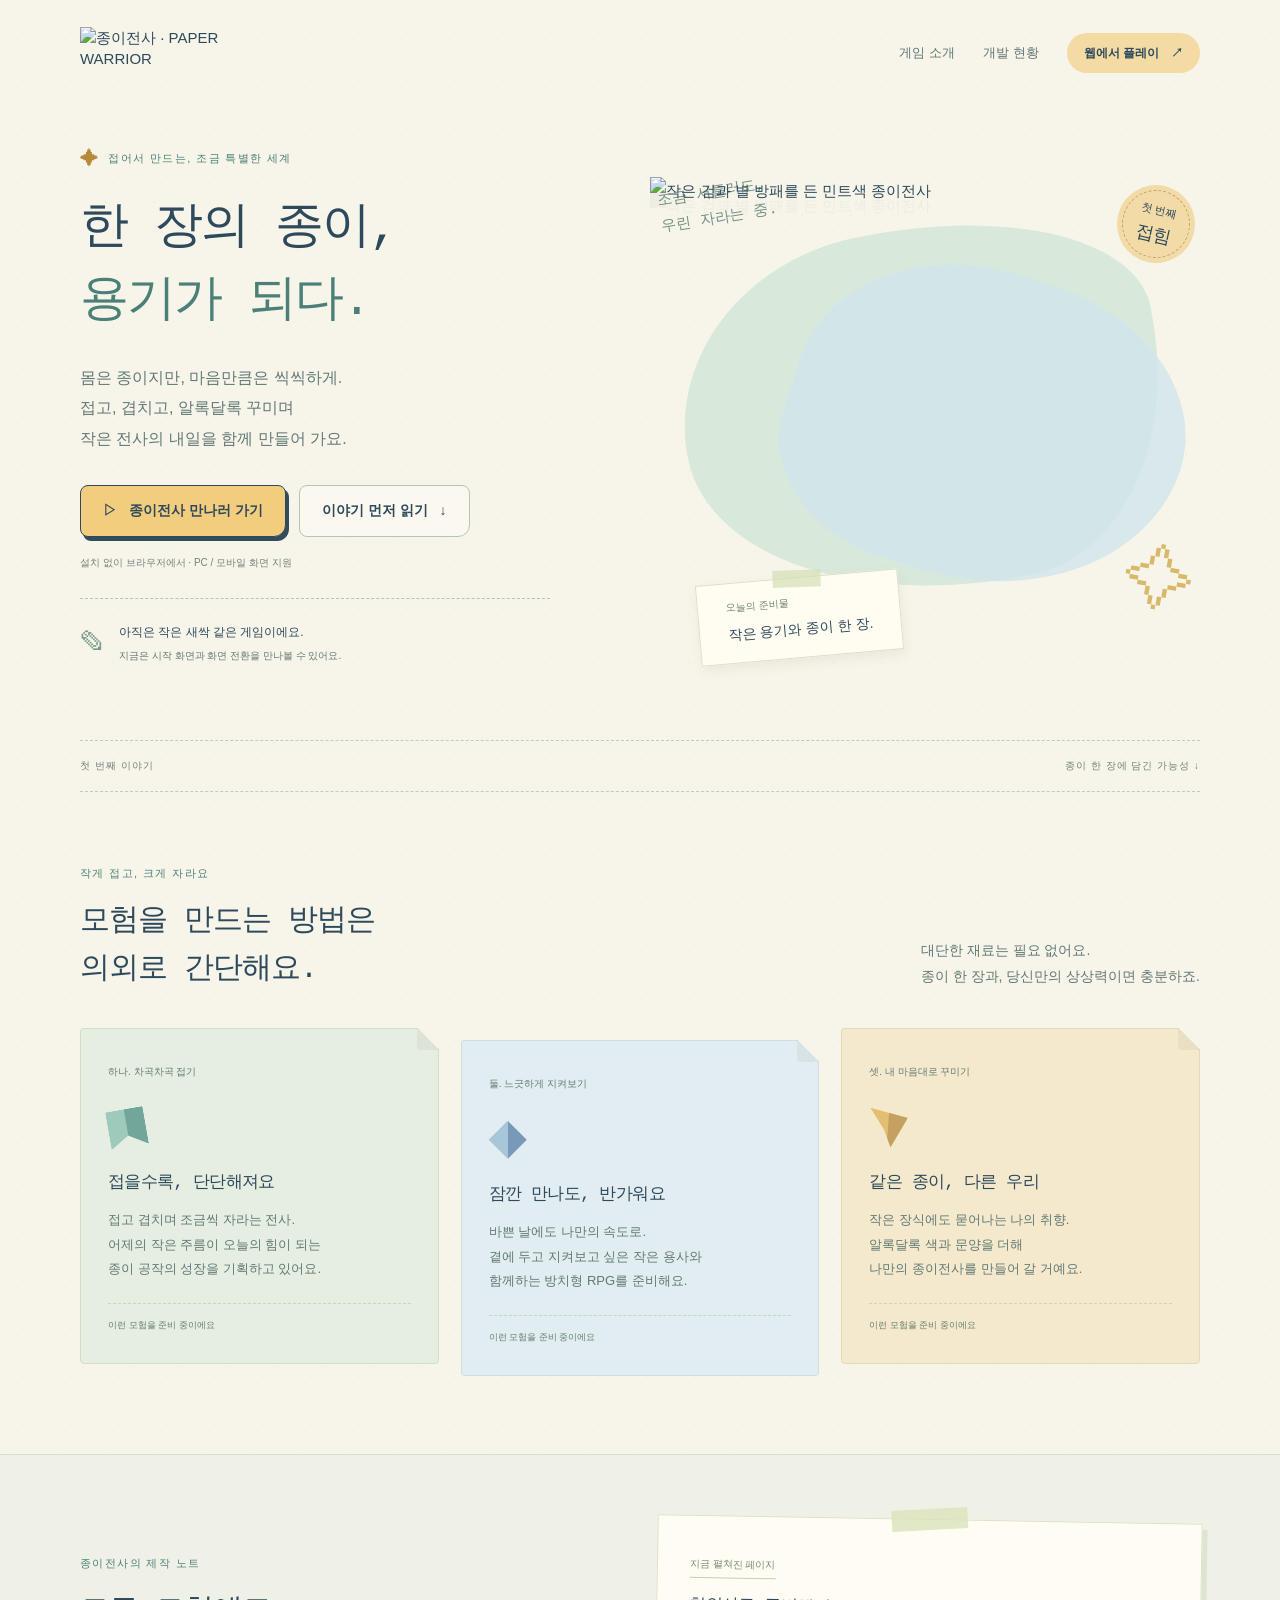
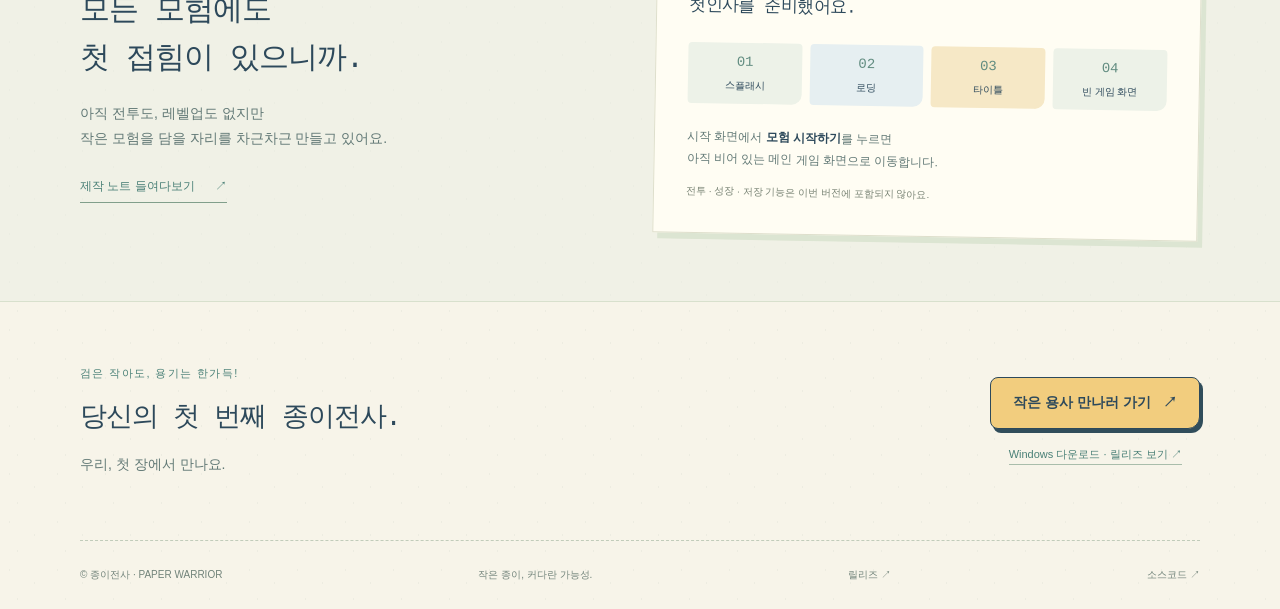
==== web/index.html @ 04c3ef2c "feat: establish Paper Warrior project, branding, website and split releases Co-authored-by: Copilot " ====
<!doctype html>
<html lang="ko">
<head>
  <meta charset="utf-8">
  <meta name="viewport" content="width=device-width, initial-scale=1">
  <meta name="description" content="한 장의 종이에서 시작되는 작은 전사의 커다란 모험. 웹 우선 방치형 RPG, 종이전사.">
  <meta name="theme-color" content="#f7f4e9">
  <title>종이전사 — 작은 종이, 커다란 모험</title>
  <link rel="icon" href="favicon.ico" sizes="any">
  <link rel="icon" href="assets/favicon_32.png" type="image/png" sizes="32x32">
  <link rel="apple-touch-icon" href="assets/apple_touch_icon.png">
  <link rel="stylesheet" href="site.css">
</head>
<body>
  <a class="skip-link" href="#main">본문으로 건너뛰기</a>
  <header class="site-header wrap">
    <a class="brand" href="./" aria-label="종이전사 홈">
      <img class="brand-logo" src="assets/logo_wordmark.png" width="704" height="224" alt="종이전사 · PAPER WARRIOR">
    </a>
    <nav aria-label="주 메뉴">
      <a href="#about">게임 소개</a>
      <a href="#development">개발 현황</a>
      <a class="button button-small button-outline" href="play.html">웹에서 플레이 <span aria-hidden="true">↗</span></a>
    </nav>
  </header>

  <main id="main">
    <section class="hero wrap" aria-labelledby="hero-title">
      <div class="hero-copy">
        <p class="eyebrow"><span class="paper-star" aria-hidden="true">✦</span> 접어서 만드는, 조금 특별한 세계</p>
        <h1 id="hero-title">한 장의 종이,<br><em>용기가 되다.</em></h1>
        <p class="hero-description">몸은 종이지만, 마음만큼은 씩씩하게.<br>접고, 겹치고, 알록달록 꾸미며<br>작은 전사의 내일을 함께 만들어 가요.</p>
        <div class="hero-actions">
          <a class="button button-primary" href="play.html"><span aria-hidden="true">▷</span> 종이전사 만나러 가기</a>
          <a class="button button-outline" href="#about">이야기 먼저 읽기 <span aria-hidden="true">↓</span></a>
        </div>
        <p class="micro-copy">설치 없이 브라우저에서 · PC / 모바일 화면 지원</p>
        <div class="prototype-callout">
          <span class="callout-symbol" aria-hidden="true">✎</span>
          <div><strong>아직은 작은 새싹 같은 게임이에요.</strong><p>지금은 시작 화면과 화면 전환을 만나볼 수 있어요.</p></div>
        </div>
      </div>

      <div class="hero-visual" aria-label="종이전사의 첫 번째 모험">
        <div class="paper-cloud cloud-mint" aria-hidden="true"></div>
        <div class="paper-cloud cloud-blue" aria-hidden="true"></div>
        <span class="hero-handwriting">조금 서툴러도,<br>우린 자라는 중.</span>
        <span class="chapter-sticker">첫 번째<br><strong>접힘</strong></span>
        <img class="hero-art" src="assets/warrior_key_art.svg" width="480" height="420" alt="작은 검과 별 방패를 든 민트색 종이전사" fetchpriority="high">
        <div class="warrior-note"><span>오늘의 준비물</span><strong>작은 용기와 종이 한 장.</strong></div>
        <span class="hero-scribble" aria-hidden="true">✧</span>
      </div>
    </section>

    <div class="chapter-divider wrap" aria-hidden="true"><span>첫 번째 이야기</span><span>종이 한 장에 담긴 가능성 ↓</span></div>

    <section class="section wrap" id="about" aria-labelledby="about-title">
      <div class="section-heading">
        <div><p class="eyebrow">작게 접고, 크게 자라요</p><h2 id="about-title">모험을 만드는 방법은<br>의외로 간단해요.</h2></div>
        <p>대단한 재료는 필요 없어요.<br>종이 한 장과, 당신만의 상상력이면 충분하죠.</p>
      </div>
      <div class="feature-grid">
        <article class="feature-card"><span class="feature-number">하나. 차곡차곡 접기</span><div class="fold-icon fold-one" aria-hidden="true"></div><h3>접을수록, 단단해져요</h3><p>접고 겹치며 조금씩 자라는 전사.<br>어제의 작은 주름이 오늘의 힘이 되는<br>종이 공작의 성장을 기획하고 있어요.</p><span class="planned-label">이런 모험을 준비 중이에요</span></article>
        <article class="feature-card"><span class="feature-number">둘. 느긋하게 지켜보기</span><div class="fold-icon fold-two" aria-hidden="true"></div><h3>잠깐 만나도, 반가워요</h3><p>바쁜 날에도 나만의 속도로.<br>곁에 두고 지켜보고 싶은 작은 용사와<br>함께하는 방치형 RPG를 준비해요.</p><span class="planned-label">이런 모험을 준비 중이에요</span></article>
        <article class="feature-card"><span class="feature-number">셋. 내 마음대로 꾸미기</span><div class="fold-icon fold-three" aria-hidden="true"></div><h3>같은 종이, 다른 우리</h3><p>작은 장식에도 묻어나는 나의 취향.<br>알록달록 색과 문양을 더해<br>나만의 종이전사를 만들어 갈 거예요.</p><span class="planned-label">이런 모험을 준비 중이에요</span></article>
      </div>
    </section>

    <section class="development-section" id="development" aria-labelledby="development-title">
      <div class="wrap development-grid">
        <div><p class="eyebrow">종이전사의 제작 노트</p><h2 id="development-title">모든 모험에도<br>첫 접힘이 있으니까.</h2><p class="muted">아직 전투도, 레벨업도 없지만<br>작은 모험을 담을 자리를 차근차근 만들고 있어요.</p><a class="text-link" href="https://github.com/socra710/paper_warrior">제작 노트 들여다보기 <span aria-hidden="true">↗</span></a></div>
        <div class="development-card">
          <span class="small-tag">지금 펼쳐진 페이지</span>
          <h3>첫인사를 준비했어요.</h3>
          <ol class="screen-flow"><li><span>01</span>스플래시</li><li><span>02</span>로딩</li><li><span>03</span>타이틀</li><li><span>04</span>빈 게임 화면</li></ol>
          <p>시작 화면에서 <strong>모험 시작하기</strong>를 누르면<br>아직 비어 있는 메인 게임 화면으로 이동합니다.</p>
          <p class="development-note">전투 · 성장 · 저장 기능은 이번 버전에 포함되지 않아요.</p>
        </div>
      </div>
    </section>

    <section class="closing wrap" aria-labelledby="closing-title">
      <div><p class="eyebrow">검은 작아도, 용기는 한가득!</p><h2 id="closing-title">당신의 첫 번째 종이전사.</h2><p class="muted">우리, 첫 장에서 만나요.</p></div>
      <div class="closing-actions"><a class="button button-primary" href="play.html">작은 용사 만나러 가기 <span aria-hidden="true">↗</span></a><a class="download-link" href="https://github.com/socra710/paper_warrior_releases/releases">Windows 다운로드 · 릴리즈 보기 ↗</a></div>
    </section>
  </main>
  <footer class="site-footer wrap"><span>© 종이전사 · PAPER WARRIOR</span><span>작은 종이, 커다란 가능성.</span><a href="https://github.com/socra710/paper_warrior_releases/releases">릴리즈 <span aria-hidden="true">↗</span></a><a href="https://github.com/socra710/paper_warrior">소스코드 <span aria-hidden="true">↗</span></a></footer>
</body>
</html>
---- web/site.css ----
@font-face {
  font-family: Pretendard;
  src: url("assets/Pretendard-Regular.otf") format("opentype");
  font-display: swap;
}

@font-face {
  font-family: Galmuri;
  src: url("assets/Galmuri11-Bold.ttf") format("truetype");
  font-display: swap;
}

:root {
  color-scheme: light;
  --background: #f7f4e9;
  --surface: #fffdf5;
  --line: #cfdbcd;
  --ink: #2d495b;
  --mint: #4a8077;
  --mint-paper: #cce4d8;
  --sky: #d3e6ee;
  --honey: #f2cd7e;
  --muted: #627976;
  --faint: #71837a;
}

* { box-sizing: border-box; }
html { scroll-behavior: smooth; scroll-padding-top: 32px; }
body { margin: 0; background-color: var(--background); background-image: url("data:image/svg+xml,%3Csvg xmlns='http://www.w3.org/2000/svg' width='48' height='48'%3E%3Cpath d='M9 10h1m24 13h1M17 39h1' stroke='%237b9585' stroke-opacity='.16'/%3E%3C/svg%3E"); color: var(--ink); font: 15px/1.8 Pretendard, sans-serif; }
a { color: inherit; text-decoration: none; }
button { font: inherit; }
a, button { -webkit-tap-highlight-color: transparent; }
a:focus-visible, button:focus-visible { outline: 3px solid #477c83; outline-offset: 5px; }
img { display: block; max-width: 100%; }
h1, h2, h3, p { margin: 0; }
h1, h2, .brand strong { font-family: Galmuri, monospace; font-weight: normal; }
em { color: var(--mint); font-style: normal; }
strong { font-weight: 600; }
.wrap { width: min(1120px, calc(100% - 64px)); margin-inline: auto; }
.skip-link { position: absolute; top: -80px; left: 16px; z-index: 20; padding: 8px 16px; background: var(--honey); color: var(--ink); }
.skip-link:focus { top: 8px; }
.site-header { min-height: 106px; display: flex; justify-content: space-between; align-items: center; gap: 24px; }
.brand { display: inline-flex; align-items: center; gap: 11px; line-height: 1.4; }
.brand-logo { width: 166px; height: auto; }
.brand-mark { width: 43px; height: 45px; display: grid; place-items: center; background: #d2e8dd; border-radius: 12px 3px 12px 3px; transform: rotate(-7deg); }
.brand-mark svg { width: 37px; height: 37px; }
.brand strong { display: block; font-size: 22px; letter-spacing: -.5px; }
.brand small { display: block; font-size: 8px; color: var(--muted); letter-spacing: 2px; margin-top: 5px; }
nav { display: flex; align-items: center; gap: 28px; font-size: 13px; color: var(--muted); }
nav a:hover, .text-link:hover, .site-footer a:hover { color: var(--ink); }
.button { display: inline-flex; justify-content: center; align-items: center; gap: 12px; min-height: 52px; padding: 12px 22px; border: 1.5px solid var(--ink); border-radius: 8px 8px 12px 8px; font-size: 14px; font-weight: 600; line-height: 1.5; transition: background .16s, transform .16s; }
.button:hover { transform: translateY(-2px) rotate(-1deg); }
.button-primary { background: var(--honey); color: var(--ink); box-shadow: 3px 4px 0 #314d5b; }
.button-primary:hover { background: #ffdfa0; }
.button-outline { border-color: #b6c4b8; background: #fffdf580; color: var(--ink); }
.button-outline:hover { background: #e7eee0; }
.button-small { min-height: 40px; padding: 9px 16px; font-size: 12px; background: #f4dba4; border-color: transparent; box-shadow: none; border-radius: 24px; }
.hero { min-height: 634px; display: grid; grid-template-columns: 1fr 1.06fr; align-items: center; gap: 52px; padding-block: 36px 68px; }
.eyebrow { color: var(--mint); font-size: 11px; letter-spacing: 1.4px; display: flex; align-items: center; gap: 8px; line-height: 1.8; }
.paper-star { color: #b78a38; font-size: 19px; line-height: 1; }
.status-dot { display: inline-block; flex: 0 0 5px; width: 5px; height: 5px; background: var(--mint); }
h1 { margin-top: 24px; font-size: clamp(35px, 3.8vw, 52px); line-height: 1.5; letter-spacing: -2px; }
.hero-description { margin-top: 24px; color: var(--muted); font-size: 16px; line-height: 1.9; }
.hero-actions { display: flex; gap: 13px; margin-top: 31px; flex-wrap: wrap; }
.micro-copy { color: var(--faint); font-size: 10px; margin-top: 17px; }
.prototype-callout { display: flex; align-items: center; gap: 13px; border-top: 1px dashed #b6c4b6; padding: 18px 0 0; margin-top: 26px; max-width: 470px; }
.callout-symbol { font-size: 26px; color: #799b8b; }
.prototype-callout strong { font-size: 12px; font-weight: 400; }
.prototype-callout p { font-size: 10px; color: var(--muted); margin-top: 3px; }
.hero-visual { position: relative; min-height: 490px; display: flex; align-items: center; justify-content: center; isolation: isolate; }
.paper-cloud { position: absolute; z-index: -1; }
.cloud-mint { width: 88%; height: 73%; top: 14%; left: 6%; background: #d8e9dc; border-radius: 43% 57% 35% 65% / 50% 35% 65% 50%; transform: rotate(-12deg); }
.cloud-blue { width: 72%; height: 62%; top: 23%; right: 3%; background: #d1e5ed; border-radius: 52% 48% 62% 38%; transform: rotate(18deg); opacity: .8; }
.hero-art { position: relative; width: 108%; max-width: 560px; height: auto; filter: drop-shadow(0 15px 0 #708f7910); margin-top: 20px; }
.hero-handwriting { position: absolute; top: 23px; left: 9px; font-family: Galmuri, monospace; font-size: 15px; color: #729184; transform: rotate(-9deg); line-height: 1.7; }
.chapter-sticker { position: absolute; z-index: 1; right: 5px; top: 28px; width: 78px; height: 78px; border-radius: 50%; background: #f3dba7; outline: 1px dashed #bca26f; outline-offset: -6px; display: flex; flex-direction: column; align-items: center; justify-content: center; font-size: 11px; line-height: 1.6; transform: rotate(13deg); }
.chapter-sticker strong { font: 18px Galmuri, monospace; margin-top: 2px; }
.warrior-note { position: absolute; bottom: -1px; left: 48px; background: #fffdf1; padding: 15px 28px; box-shadow: 1px 5px 12px #64705e15; transform: rotate(-5deg); border: 1px solid #e0decb; }
.warrior-note::before { content: ""; position: absolute; top: -8px; left: calc(50% - 24px); width: 48px; height: 17px; background: #d2dfb6b0; transform: rotate(3deg); }
.warrior-note span { display: block; font-size: 10px; color: var(--faint); margin-bottom: 4px; }
.warrior-note strong { font-size: 14px; font-weight: 400; }
.hero-scribble { position: absolute; bottom: 13px; right: 5px; font-size: 70px; color: #d8b869; transform: rotate(10deg); }
.chapter-divider { display: flex; justify-content: space-between; padding-block: 16px; border-block: 1px dashed #c1ccba; color: var(--faint); font-size: 10px; letter-spacing: 1px; }
.section { padding-block: 72px 90px; }
.section-heading { display: flex; justify-content: space-between; align-items: end; gap: 30px; margin-bottom: 35px; }
h2 { font-size: 30px; line-height: 1.6; margin-top: 13px; letter-spacing: -1px; }
.section-heading > p { font-size: 14px; color: var(--muted); padding-bottom: 4px; }
.feature-grid { display: grid; grid-template-columns: repeat(3, 1fr); gap: 22px; }
.feature-card { position: relative; padding: 27px; background: #e5eee0; border: 1px solid #d2decd; border-radius: 3px 22px 4px 4px; }
.feature-card:nth-child(2) { background: #e1edf0; border-color: #cedee3; transform: translateY(12px); }
.feature-card:nth-child(3) { background: #f4e9cc; border-color: #e5d9bb; }
.feature-card::after { content: ""; position: absolute; right: -1px; top: -1px; width: 22px; height: 22px; background: linear-gradient(45deg, #0000000b 50%, var(--background) 51%); border-radius: 0 0 0 4px; }
.feature-number { font-size: 10px; color: var(--muted); }
.fold-icon { width: 38px; height: 38px; margin: 26px 0 22px; background: #9dcabb; clip-path: polygon(0 0, 100% 0, 100% 100%, 50% 70%, 0 100%); box-shadow: inset -19px 0 0 #72a69a; transform: rotate(-10deg); }
.fold-two { background: #a7c7d8; box-shadow: inset -19px 0 0 #7899b8; clip-path: polygon(50% 0, 100% 50%, 50% 100%, 0 50%); transform: rotate(0); }
.fold-three { background: #e4be71; box-shadow: inset -19px 0 0 #c4a061; clip-path: polygon(0 0, 100% 20%, 60% 100%, 40% 55%); transform: rotate(4deg); }
h3 { font-family: Galmuri, monospace; font-size: 17px; font-weight: normal; line-height: 1.6; letter-spacing: -.6px; }
.feature-card p { color: var(--muted); font-size: 13px; line-height: 1.9; margin-top: 12px; }
.planned-label { display: inline-block; font-size: 9px; color: #647d70; border-top: 1px dashed #93ad9460; padding-top: 13px; margin-top: 21px; width: 100%; }
.development-section { padding-block: 64px; background: #eaf0e480; border-block: 1px solid #d8e0cd; }
.development-grid { display: grid; grid-template-columns: 1fr 1.1fr; gap: 80px; align-items: center; }
.muted { color: var(--muted); font-size: 14px; margin-top: 18px; }
.text-link { display: inline-flex; gap: 20px; font-size: 12px; margin-top: 25px; padding-bottom: 4px; border-bottom: 1px solid #819f8b; color: var(--mint); }
.development-card { position: relative; background: #fffdf3; border: 1px solid #dedfcc; padding: 32px; box-shadow: 5px 6px 0 #dce5d2; transform: rotate(1deg); }
.development-card::before { content: ""; position: absolute; width: 76px; height: 21px; top: -11px; left: calc(50% - 38px); background: #d9e3bac9; transform: rotate(-4deg); }
.small-tag { display: inline-block; color: #748a74; font-size: 10px; margin-bottom: 14px; border-bottom: 1px solid #c2d1b3; padding-bottom: 4px; }
.screen-flow { list-style: none; margin: 23px 0; padding: 0; display: grid; grid-template-columns: repeat(4, 1fr); gap: 8px; }
.screen-flow li { font-size: 10px; text-align: center; background: #edf2e8; padding: 11px 3px 9px; border-radius: 4px 4px 10px 4px; }
.screen-flow li:nth-child(2) { background: #e6eff1; }
.screen-flow li:nth-child(3) { background: #f6e8c6; }
.screen-flow span { display: block; font: 14px Galmuri, monospace; color: #618c80; margin-bottom: 7px; }
.development-card p { color: var(--muted); font-size: 12px; }
.development-card p strong { color: var(--ink); }
.development-card .development-note { color: #778273; font-size: 10px; margin-top: 13px; }
.closing { display: flex; justify-content: space-between; gap: 30px; align-items: center; padding-block: 62px; }
.closing h2 { font-size: 27px; }
.closing .muted { margin-top: 12px; }
.closing-actions { display: flex; flex-direction: column; align-items: center; gap: 16px; }
.download-link { color: var(--mint); font-size: 11px; border-bottom: 1px solid #a9bdab; }
.site-footer { display: flex; justify-content: space-between; gap: 20px; border-top: 1px dashed #c1ccba; padding-block: 25px; font-size: 10px; color: var(--faint); }

@media (max-width: 900px) {
  .wrap { width: calc(100% - 40px); }
  .hero { gap: 26px; grid-template-columns: 1.1fr 1fr; min-height: 600px; }
  h1 { font-size: 36px; }
  .hero-description { font-size: 15px; }
  .hero-actions .button { font-size: 12px; padding-inline: 15px; }
  .hero-visual { min-height: 400px; }
  .hero-handwriting { font-size: 12px; top: 18px; }
  .chapter-sticker { width: 62px; height: 62px; right: 0; font-size: 9px; }
  .chapter-sticker strong { font-size: 15px; }
  .warrior-note { left: 12px; bottom: 18px; padding: 12px 20px; }
  .warrior-note strong { font-size: 11px; }
  .hero-scribble { right: -2px; font-size: 50px; bottom: 10px; }
  .section-heading { display: block; }
  .section-heading > p { margin-top: 20px; }
  .feature-card { padding: 21px; }
  .feature-card p { font-size: 12px; }
  .development-grid { gap: 40px; }
}

@media (max-width: 640px) {
  .site-header { min-height: 84px; gap: 12px; }
  .brand { gap: 9px; }
  .brand-logo { width: 140px; }
  .brand strong { font-size: 18px; }
  .brand-mark { width: 36px; height: 39px; }
  .brand-mark svg { width: 31px; height: 31px; }
  .brand small { font-size: 7px; letter-spacing: 1.2px; }
  nav { gap: 0; }
  .site-header nav > a:not(.button) { display: none; }
  .button-small { font-size: 10px; padding-inline: 12px; }
  .hero { display: flex; flex-direction: column; align-items: stretch; padding-block: 33px 28px; gap: 23px; }
  h1 { font-size: clamp(32px, 8.5vw, 46px); letter-spacing: -1.5px; margin-top: 20px; }
  .hero-description { font-size: 15px; margin-top: 20px; }
  .hero-actions { margin-top: 26px; gap: 11px; }
  .hero-actions .button { min-height: 47px; font-size: 12px; padding-inline: 13px; }
  .prototype-callout { margin-top: 25px; padding-top: 15px; }
  .hero-visual { width: 100%; min-height: 380px; max-width: 440px; margin-inline: auto; }
  .hero-art { max-width: 430px; margin-top: 5px; width: 100%; }
  .hero-handwriting { top: 5px; font-size: 12px; }
  .chapter-sticker { top: 8px; right: 7px; }
  .warrior-note { left: 13px; bottom: 12px; }
  .hero-scribble { right: 10px; bottom: 0; }
  .chapter-divider { font-size: 9px; letter-spacing: 0; }
  .section { padding-block: 42px 45px; }
  h2 { font-size: 24px; }
  .section-heading > p { font-size: 13px; }
  .feature-grid { grid-template-columns: 1fr; gap: 15px; }
  .feature-card { padding: 25px; }
  .feature-card:nth-child(2) { transform: none; }
  .fold-icon { margin-block: 24px 20px; }
  .feature-card p { font-size: 14px; }
  .development-section { padding-block: 42px; }
  .development-grid { grid-template-columns: 1fr; gap: 35px; }
  .development-card { padding: 25px 20px; transform: none; }
  .closing { align-items: start; flex-direction: column; padding-block: 42px; }
  .closing h2 { font-size: 23px; }
  .site-footer { flex-wrap: wrap; font-size: 9px; gap: 8px 20px; }
  .site-footer > span:nth-child(2) { display: none; }
}

@media (prefers-reduced-motion: reduce) {
  html { scroll-behavior: auto; }
  .button { transition: none; }
}
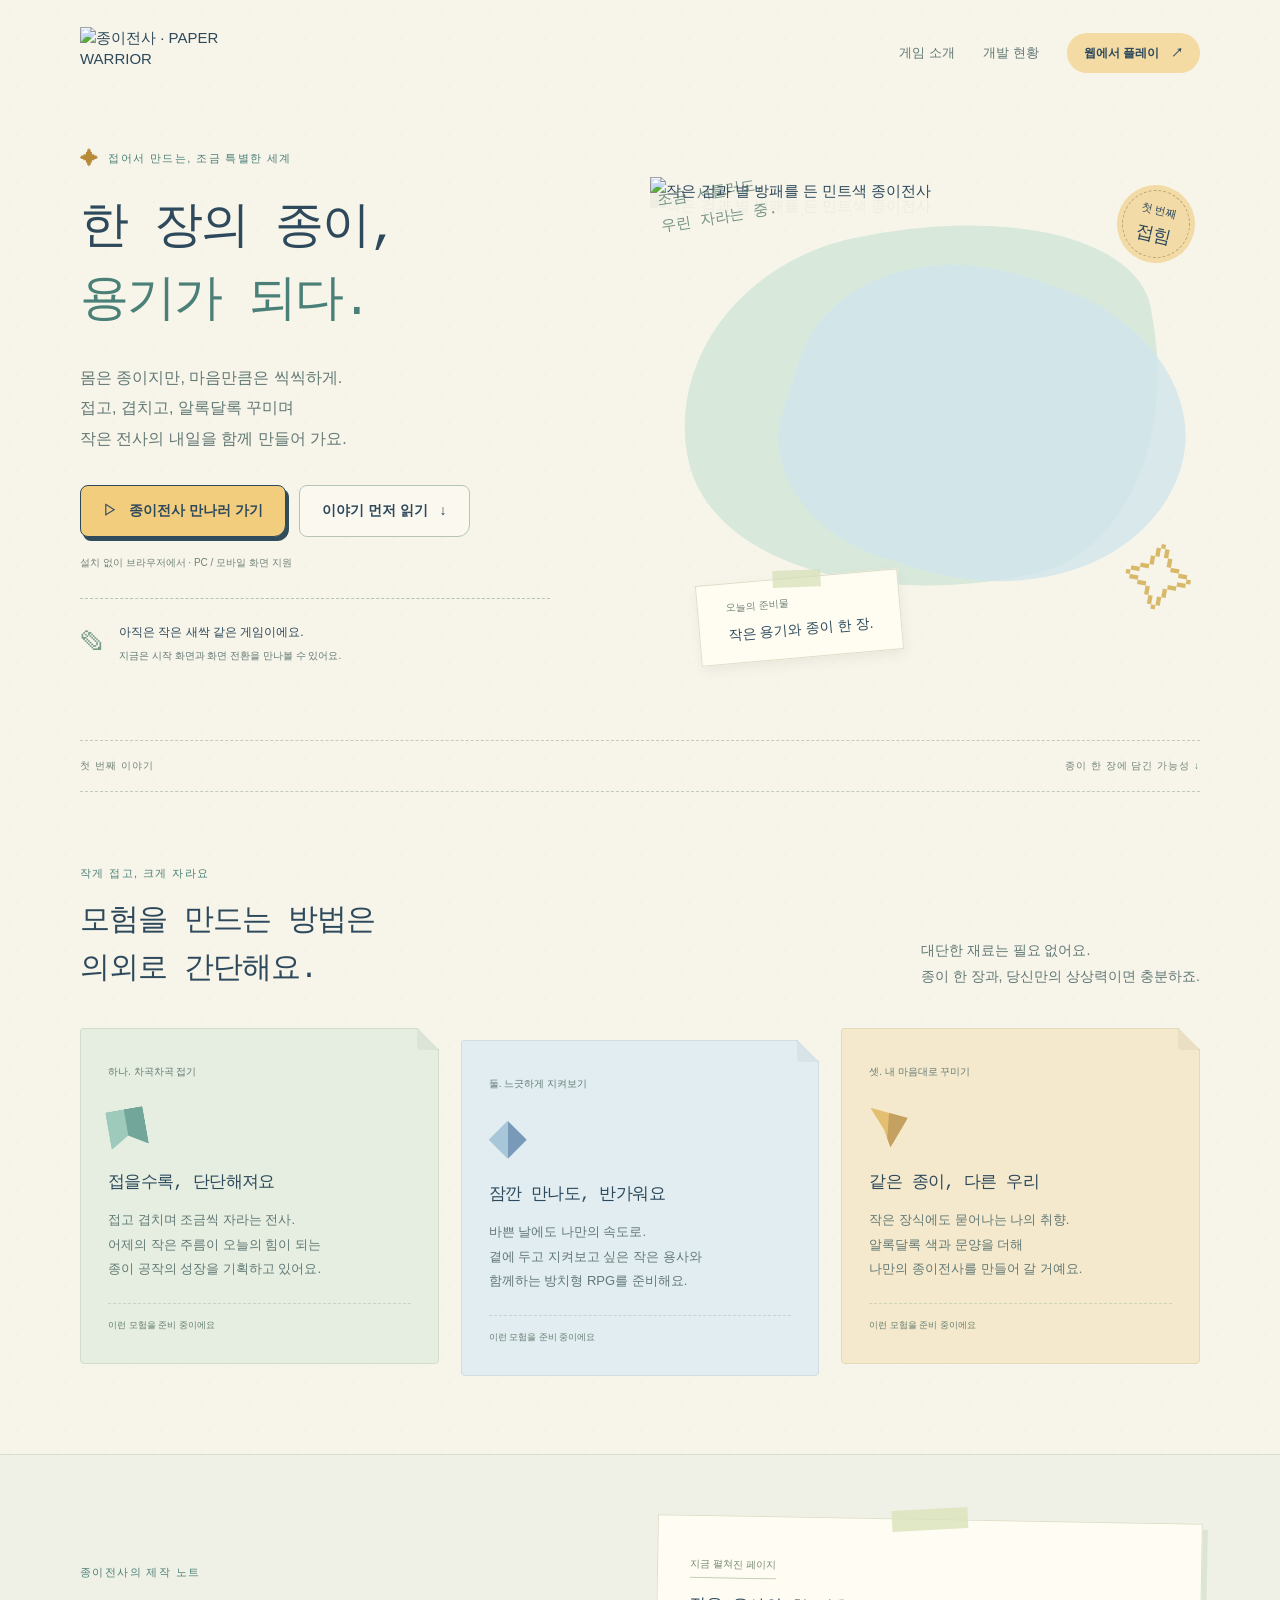
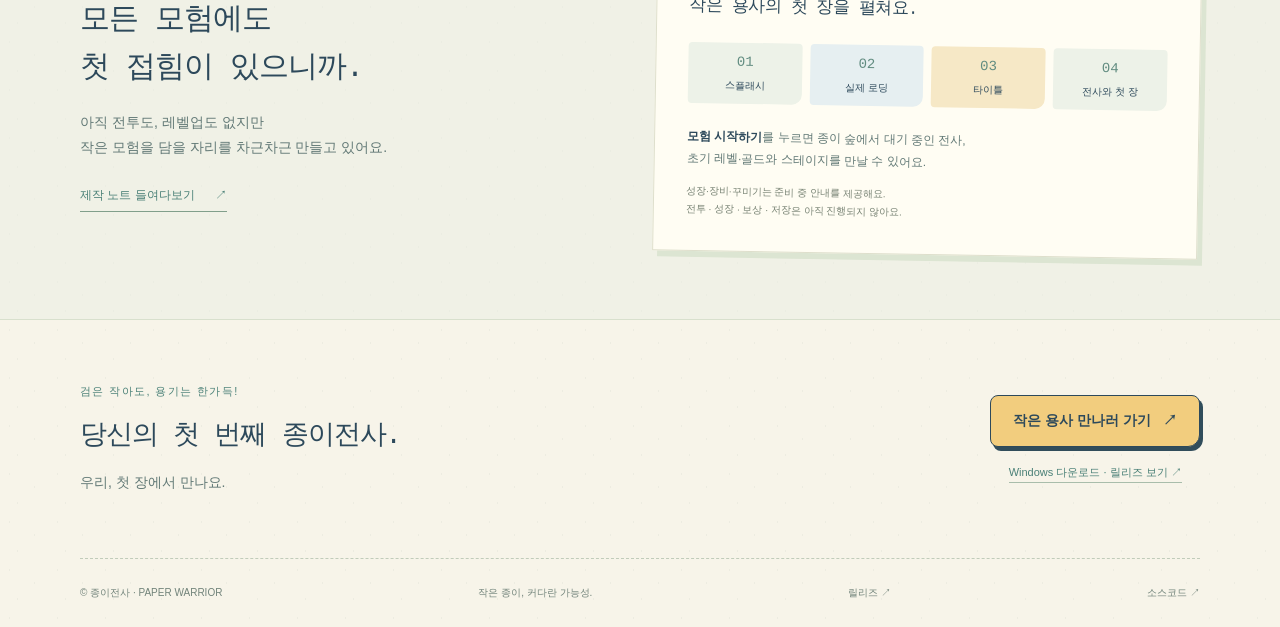
==== commit 27539783: "feat: separate resource loading and introduce the first game preview Co-authored-by: Copilot <223556" ====
--- a/web/index.html
+++ b/web/index.html
@@ -71,10 +71,10 @@
         <div><p class="eyebrow">종이전사의 제작 노트</p><h2 id="development-title">모든 모험에도<br>첫 접힘이 있으니까.</h2><p class="muted">아직 전투도, 레벨업도 없지만<br>작은 모험을 담을 자리를 차근차근 만들고 있어요.</p><a class="text-link" href="https://github.com/socra710/paper_warrior">제작 노트 들여다보기 <span aria-hidden="true">↗</span></a></div>
         <div class="development-card">
           <span class="small-tag">지금 펼쳐진 페이지</span>
-          <h3>첫인사를 준비했어요.</h3>
-          <ol class="screen-flow"><li><span>01</span>스플래시</li><li><span>02</span>로딩</li><li><span>03</span>타이틀</li><li><span>04</span>빈 게임 화면</li></ol>
-          <p>시작 화면에서 <strong>모험 시작하기</strong>를 누르면<br>아직 비어 있는 메인 게임 화면으로 이동합니다.</p>
-          <p class="development-note">전투 · 성장 · 저장 기능은 이번 버전에 포함되지 않아요.</p>
+          <h3>작은 용사의 첫 장을 펼쳐요.</h3>
+          <ol class="screen-flow"><li><span>01</span>스플래시</li><li><span>02</span>실제 로딩</li><li><span>03</span>타이틀</li><li><span>04</span>전사와 첫 장</li></ol>
+          <p><strong>모험 시작하기</strong>를 누르면 종이 숲에서 대기 중인 전사,<br>초기 레벨·골드와 스테이지를 만날 수 있어요.</p>
+          <p class="development-note">성장·장비·꾸미기는 준비 중 안내를 제공해요.<br>전투 · 성장 · 보상 · 저장은 아직 진행되지 않아요.</p>
         </div>
       </div>
     </section>
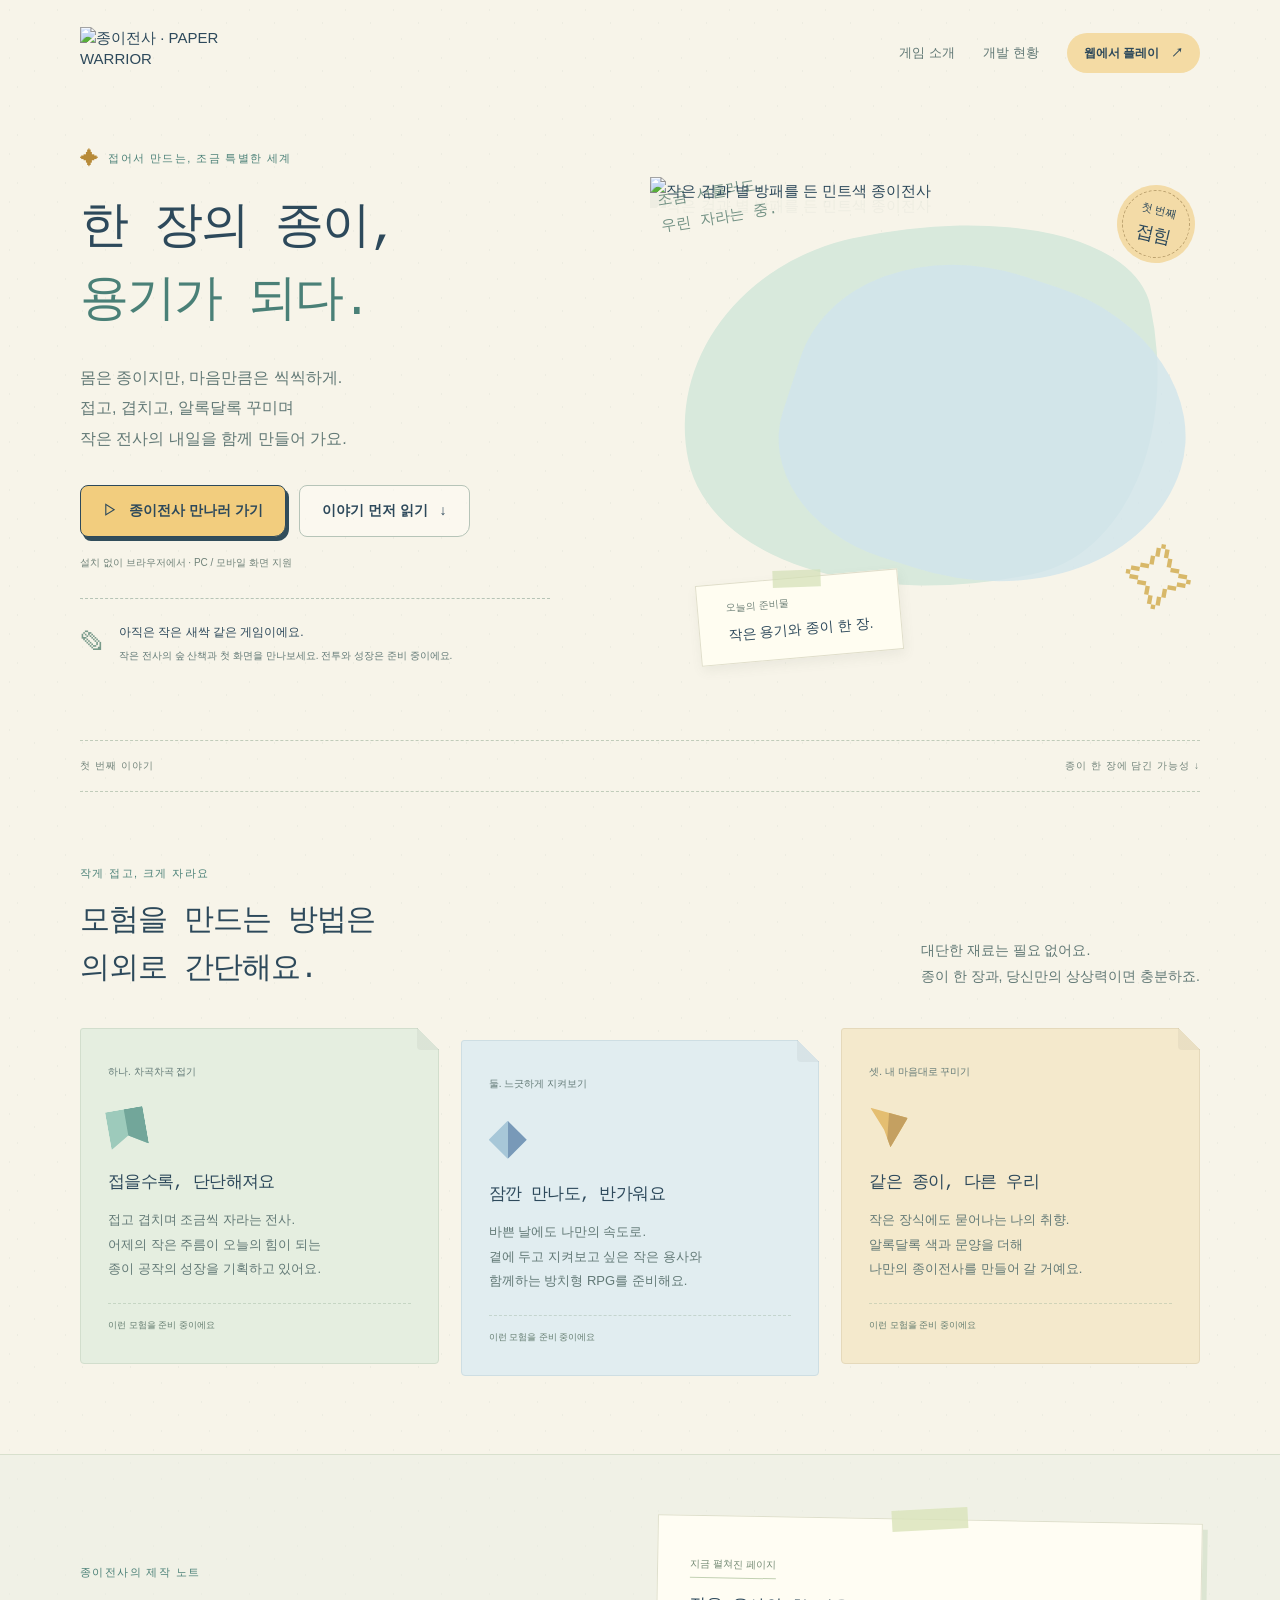
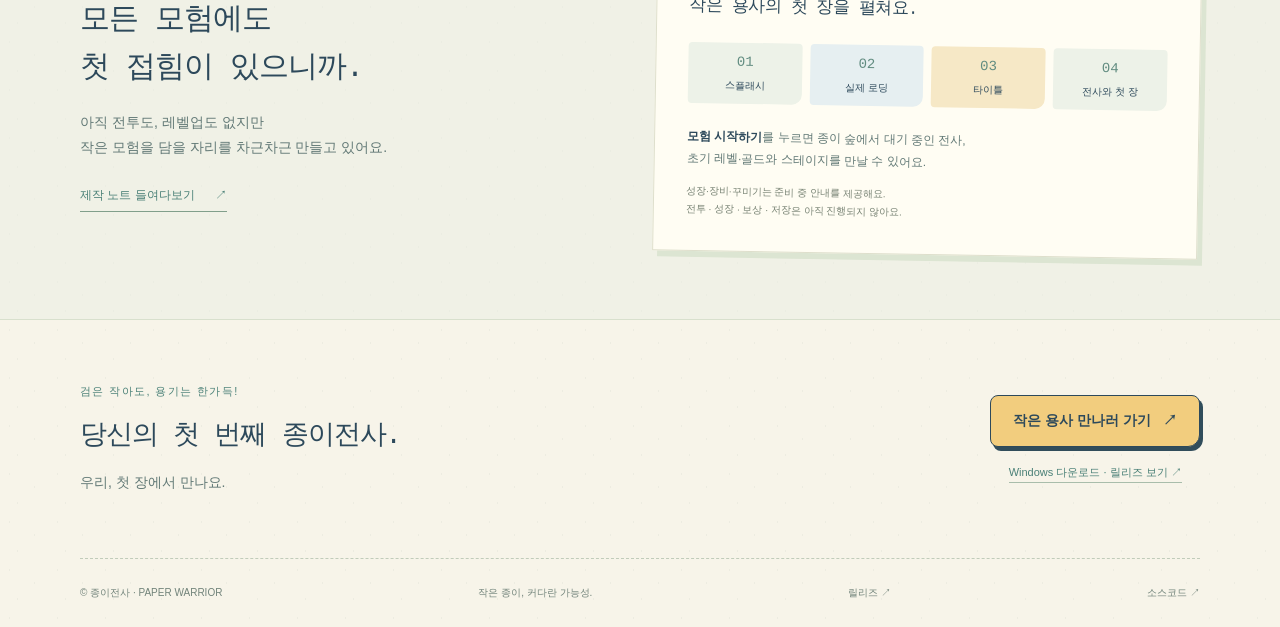
==== commit 319f0d04: "feat: harden startup and add shared-part pixel presentation Co-authored-by: Copilot <223556219+Copil" ====
--- a/web/index.html
+++ b/web/index.html
@@ -37,7 +37,7 @@
         <p class="micro-copy">설치 없이 브라우저에서 · PC / 모바일 화면 지원</p>
         <div class="prototype-callout">
           <span class="callout-symbol" aria-hidden="true">✎</span>
-          <div><strong>아직은 작은 새싹 같은 게임이에요.</strong><p>지금은 시작 화면과 화면 전환을 만나볼 수 있어요.</p></div>
+          <div><strong>아직은 작은 새싹 같은 게임이에요.</strong><p>작은 전사의 숲 산책과 첫 화면을 만나보세요. 전투와 성장은 준비 중이에요.</p></div>
         </div>
       </div>
 
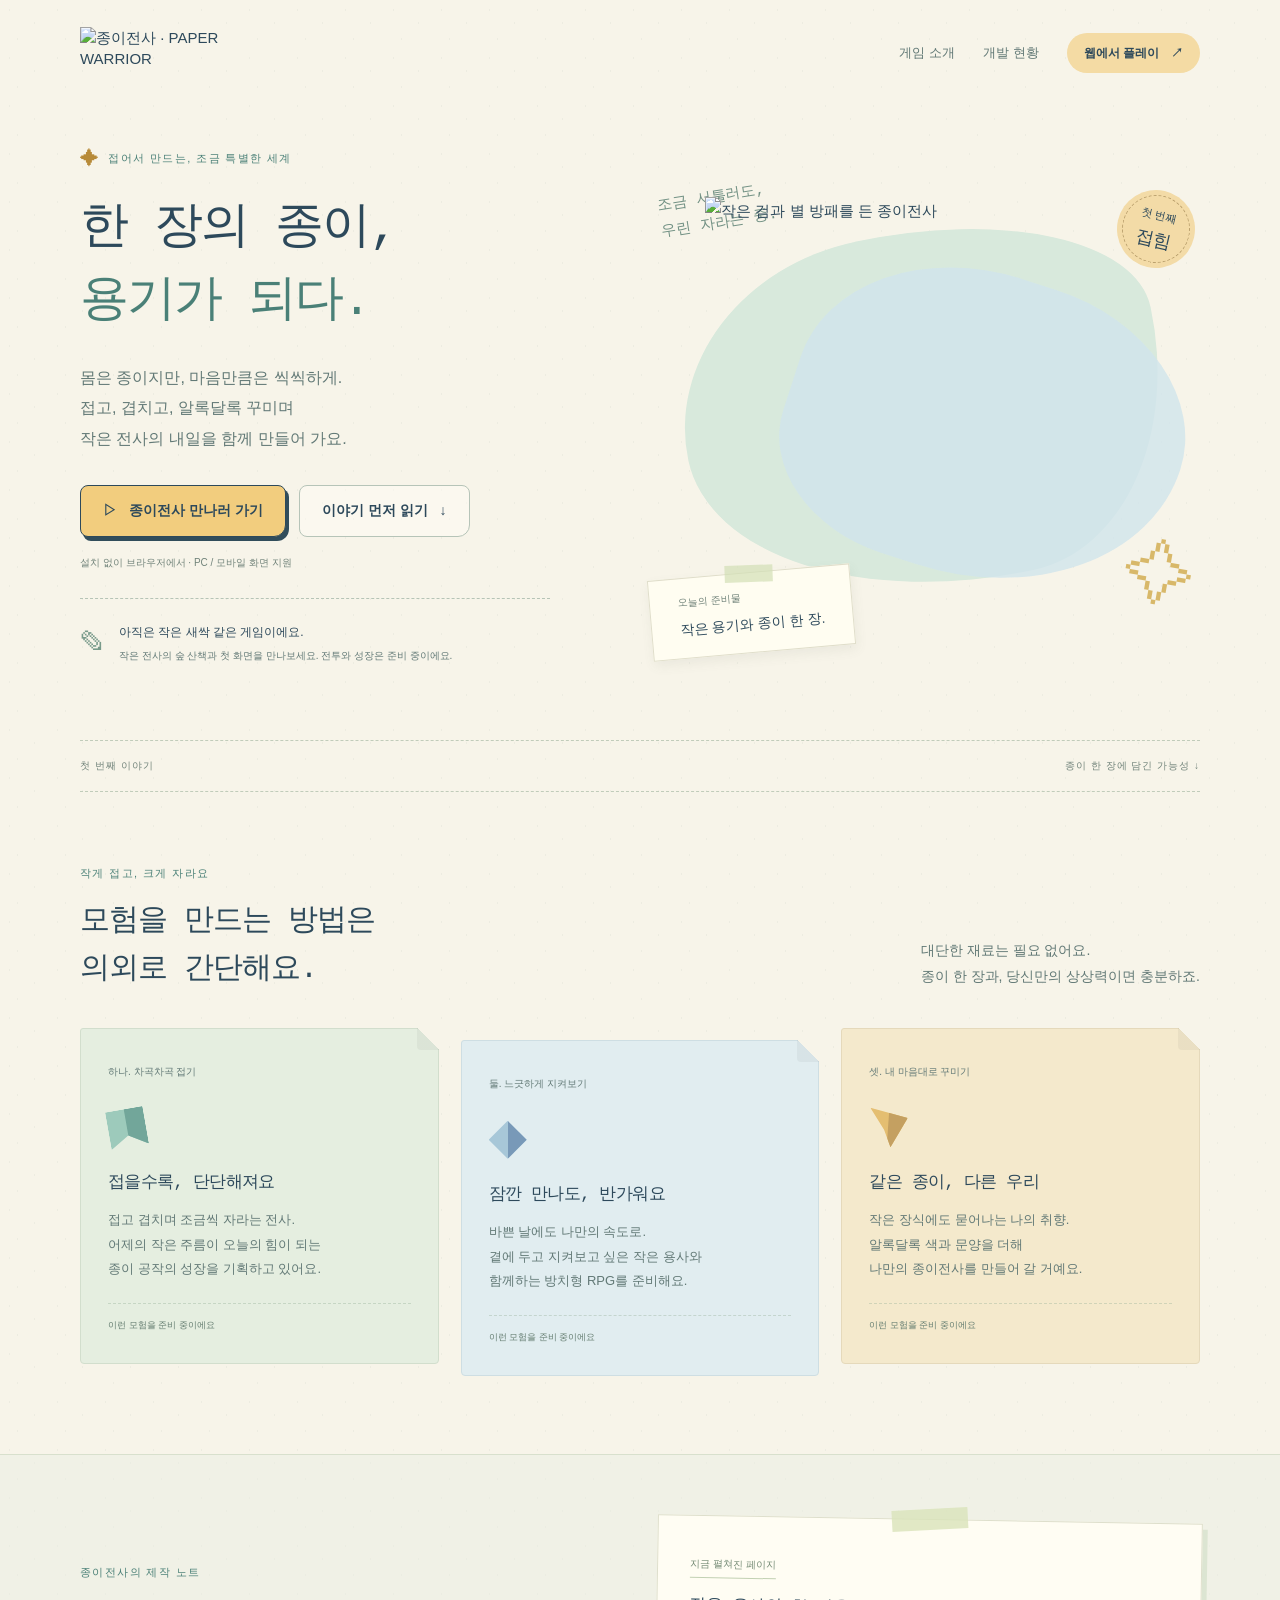
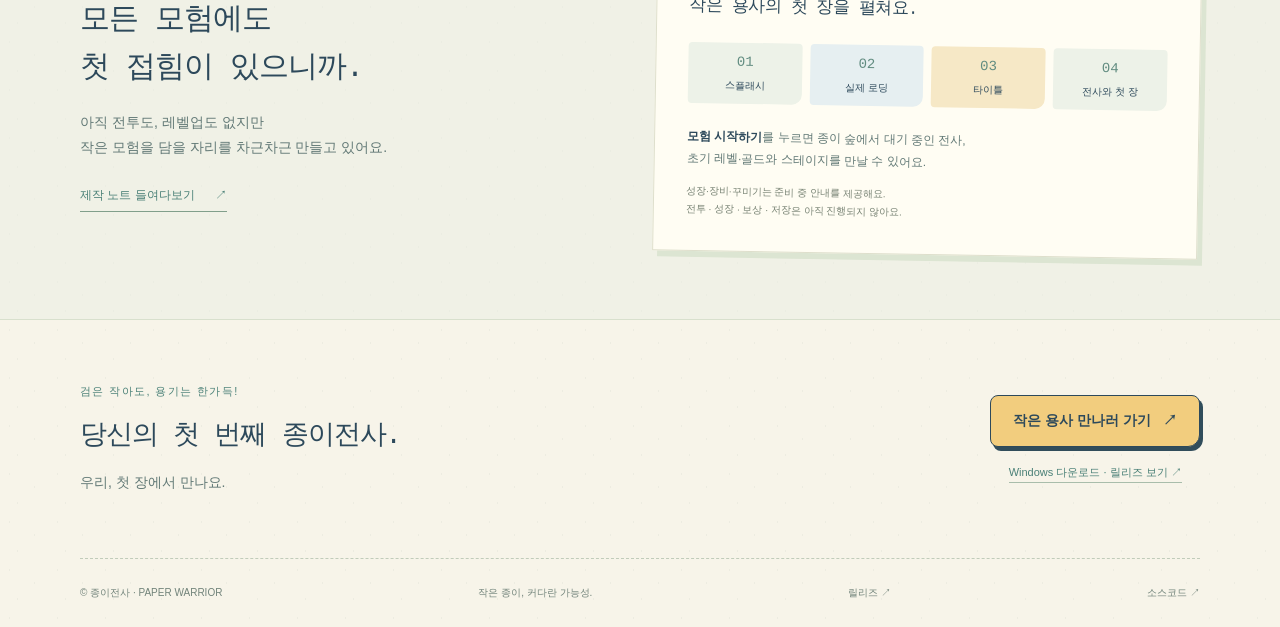
==== commit 7e6b3fe0: "fix: align landing character for v0.4.1 Reuse the game sprite in the landing page and prepare approv" ====
--- a/web/index.html
+++ b/web/index.html
@@ -46,7 +46,7 @@
         <div class="paper-cloud cloud-blue" aria-hidden="true"></div>
         <span class="hero-handwriting">조금 서툴러도,<br>우린 자라는 중.</span>
         <span class="chapter-sticker">첫 번째<br><strong>접힘</strong></span>
-        <img class="hero-art" src="assets/warrior_key_art.svg" width="480" height="420" alt="작은 검과 별 방패를 든 민트색 종이전사" fetchpriority="high">
+        <div class="hero-art"><img class="hero-sprite" src="assets/concept_idle_walk_run.png" width="1536" height="96" alt="작은 검과 별 방패를 든 종이전사" fetchpriority="high"></div>
         <div class="warrior-note"><span>오늘의 준비물</span><strong>작은 용기와 종이 한 장.</strong></div>
         <span class="hero-scribble" aria-hidden="true">✧</span>
       </div>
--- a/web/site.css
+++ b/web/site.css
@@ -71,11 +71,12 @@
 .paper-cloud { position: absolute; z-index: -1; }
 .cloud-mint { width: 88%; height: 73%; top: 14%; left: 6%; background: #d8e9dc; border-radius: 43% 57% 35% 65% / 50% 35% 65% 50%; transform: rotate(-12deg); }
 .cloud-blue { width: 72%; height: 62%; top: 23%; right: 3%; background: #d1e5ed; border-radius: 52% 48% 62% 38%; transform: rotate(18deg); opacity: .8; }
-.hero-art { position: relative; width: 108%; max-width: 560px; height: auto; filter: drop-shadow(0 15px 0 #708f7910); margin-top: 20px; }
+.hero-art { position: relative; width: 100%; max-width: 440px; aspect-ratio: 1; overflow: hidden; margin-top: 20px; }
+.hero-sprite { width: 1600%; max-width: none; height: auto; image-rendering: pixelated; }
 .hero-handwriting { position: absolute; top: 23px; left: 9px; font-family: Galmuri, monospace; font-size: 15px; color: #729184; transform: rotate(-9deg); line-height: 1.7; }
 .chapter-sticker { position: absolute; z-index: 1; right: 5px; top: 28px; width: 78px; height: 78px; border-radius: 50%; background: #f3dba7; outline: 1px dashed #bca26f; outline-offset: -6px; display: flex; flex-direction: column; align-items: center; justify-content: center; font-size: 11px; line-height: 1.6; transform: rotate(13deg); }
 .chapter-sticker strong { font: 18px Galmuri, monospace; margin-top: 2px; }
-.warrior-note { position: absolute; bottom: -1px; left: 48px; background: #fffdf1; padding: 15px 28px; box-shadow: 1px 5px 12px #64705e15; transform: rotate(-5deg); border: 1px solid #e0decb; }
+.warrior-note { position: absolute; bottom: -1px; left: 0; background: #fffdf1; padding: 15px 28px; box-shadow: 1px 5px 12px #64705e15; transform: rotate(-5deg); border: 1px solid #e0decb; }
 .warrior-note::before { content: ""; position: absolute; top: -8px; left: calc(50% - 24px); width: 48px; height: 17px; background: #d2dfb6b0; transform: rotate(3deg); }
 .warrior-note span { display: block; font-size: 10px; color: var(--faint); margin-bottom: 4px; }
 .warrior-note strong { font-size: 14px; font-weight: 400; }
